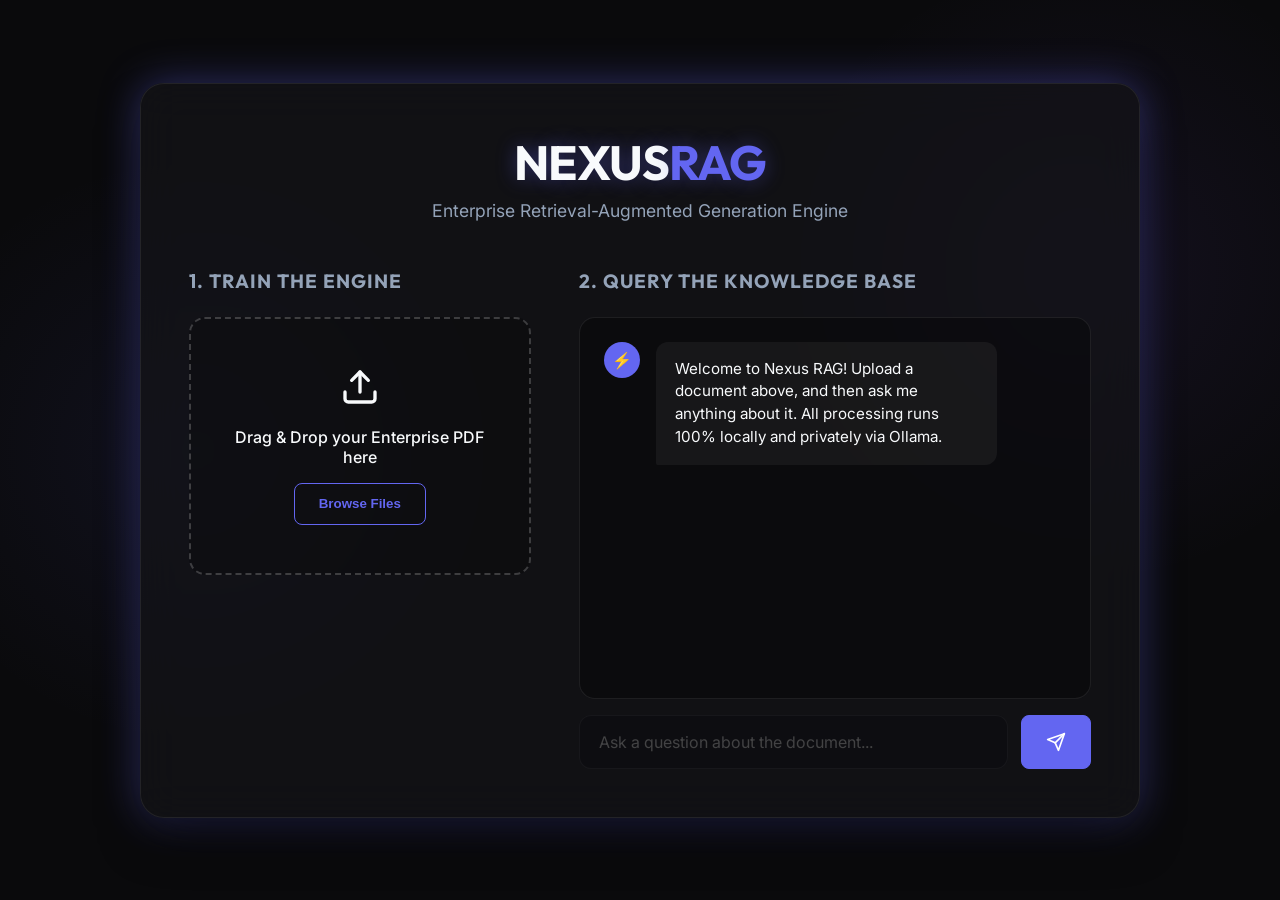
==== static/index.html @ 3efd192e "Initial commit: Nexus RAG - Enterprise AI Engine (Local, Free, Private)" ====
<!DOCTYPE html>
<html lang="en">
<head>
    <meta charset="UTF-8">
    <meta name="viewport" content="width=device-width, initial-scale=1.0">
    <title>Nexus RAG | Enterprise Dashboard</title>
    <link href="https://fonts.googleapis.com/css2?family=Inter:wght@300;400;600&family=Outfit:wght@500;700&display=swap" rel="stylesheet">
    <link rel="stylesheet" href="/static/styles.css">
</head>
<body>
    <div class="glass-container">
        <header>
            <div class="logo">
                <span class="nexus">NEXUS</span><span class="rag">RAG</span>
            </div>
            <p class="subtitle">Enterprise Retrieval-Augmented Generation Engine</p>
        </header>

        <main>
            <section class="upload-section">
                <h2>1. Train the Engine</h2>
                <div class="upload-box" id="drop-zone">
                    <input type="file" id="file-input" accept="application/pdf" hidden>
                    <div class="upload-content">
                        <svg width="40" height="40" viewBox="0 0 24 24" fill="none" stroke="currentColor" stroke-width="2" stroke-linecap="round" stroke-linejoin="round"><path d="M21 15v4a2 2 0 0 1-2 2H5a2 2 0 0 1-2-2v-4"></path><polyline points="17 8 12 3 7 8"></polyline><line x1="12" y1="3" x2="12" y2="15"></line></svg>
                        <p>Drag & Drop your Enterprise PDF here</p>
                        <button class="btn primary" onclick="document.getElementById('file-input').click()">Browse Files</button>
                    </div>
                </div>
                <div id="upload-status" class="status-message"></div>
            </section>

            <section class="chat-section">
                <h2>2. Query the Knowledge Base</h2>
                <div class="chat-box" id="chat-history">
                    <div class="message system-msg">
                        <div class="avatar">⚡️</div>
                        <div class="msg-content">Welcome to Nexus RAG! Upload a document above, and then ask me anything about it. All processing runs 100% locally and privately via Ollama.</div>
                    </div>
                </div>
                <div class="input-area">
                    <input type="text" id="question-input" placeholder="Ask a question about the document..." disabled>
                    <button id="send-btn" class="btn active-btn" disabled>
                        <svg width="20" height="20" viewBox="0 0 24 24" fill="none" stroke="currentColor" stroke-width="2" stroke-linecap="round" stroke-linejoin="round"><line x1="22" y1="2" x2="11" y2="13"></line><polygon points="22 2 15 22 11 13 2 9 22 2"></polygon></svg>
                    </button>
                </div>
            </section>
        </main>
    </div>
    <script src="/static/app.js"></script>
</body>
</html>
---- static/styles.css ----
:root {
    --bg-dark: #0a0a0c;
    --glass-bg: rgba(20, 20, 25, 0.7);
    --glass-border: rgba(255, 255, 255, 0.08);
    --accent-glow: rgba(99, 102, 241, 0.4);
    --accent: #6366f1;
    --text-main: #f8fafc;
    --text-muted: #94a3b8;
    --success: #10b981;
    --error: #ef4444;
}

* {
    margin: 0;
    padding: 0;
    box-sizing: border-box;
}

body {
    font-family: 'Inter', sans-serif;
    background: var(--bg-dark);
    color: var(--text-main);
    min-height: 100vh;
    display: flex;
    justify-content: center;
    align-items: center;
    background-image: 
        radial-gradient(circle at 15% 50%, rgba(99, 102, 241, 0.08), transparent 25%),
        radial-gradient(circle at 85% 30%, rgba(139, 92, 246, 0.08), transparent 25%);
    padding: 2rem;
}

.glass-container {
    background: var(--glass-bg);
    backdrop-filter: blur(20px);
    -webkit-backdrop-filter: blur(20px);
    border: 1px solid var(--glass-border);
    border-radius: 24px;
    width: 100%;
    max-width: 1000px;
    padding: 3rem;
    box-shadow: 0 25px 50px -12px rgba(0, 0, 0, 0.5), 0 0 40px var(--accent-glow);
    animation: fadeIn 0.8s ease-out;
}

header {
    text-align: center;
    margin-bottom: 3rem;
}

.logo {
    font-family: 'Outfit', sans-serif;
    font-size: 3rem;
    font-weight: 700;
    letter-spacing: -1px;
    text-shadow: 0 0 20px var(--accent-glow);
}

.nexus { color: var(--text-main); }
.rag { color: var(--accent); }

.subtitle {
    color: var(--text-muted);
    font-size: 1.1rem;
    margin-top: 0.5rem;
}

main {
    display: grid;
    grid-template-columns: 1fr 1.5fr;
    gap: 3rem;
}

h2 {
    font-family: 'Outfit', sans-serif;
    font-size: 1.2rem;
    color: var(--text-muted);
    margin-bottom: 1.5rem;
    text-transform: uppercase;
    letter-spacing: 1px;
}

.upload-box {
    border: 2px dashed rgba(255, 255, 255, 0.2);
    border-radius: 16px;
    padding: 3rem 2rem;
    text-align: center;
    transition: all 0.3s ease;
    background: rgba(0,0,0,0.2);
    cursor: pointer;
}

.upload-box:hover, .upload-box.dragover {
    border-color: var(--accent);
    background: rgba(99, 102, 241, 0.05);
    transform: translateY(-2px);
}

.upload-content p {
    margin: 1rem 0;
    color: var(--text-main);
    font-weight: 500;
}

.btn {
    background: transparent;
    border: 1px solid var(--accent);
    color: var(--accent);
    padding: 0.8rem 1.5rem;
    border-radius: 8px;
    font-weight: 600;
    cursor: pointer;
    transition: all 0.2s;
}

.btn:hover {
    background: var(--accent);
    color: white;
    box-shadow: 0 0 15px var(--accent-glow);
}

.chat-section {
    display: flex;
    flex-direction: column;
    height: 500px;
}

.chat-box {
    flex-grow: 1;
    background: rgba(0, 0, 0, 0.3);
    border: 1px solid var(--glass-border);
    border-radius: 16px;
    padding: 1.5rem;
    overflow-y: auto;
    display: flex;
    flex-direction: column;
    gap: 1rem;
    margin-bottom: 1rem;
}

.message {
    display: flex;
    gap: 1rem;
    max-width: 85%;
    animation: slideUp 0.3s ease-out;
}

.system-msg { align-self: flex-start; }
.user-msg { align-self: flex-end; flex-direction: row-reverse; }

.avatar {
    width: 36px;
    height: 36px;
    border-radius: 50%;
    background: var(--accent);
    display: flex;
    justify-content: center;
    align-items: center;
    font-size: 1rem;
    flex-shrink: 0;
}

.user-msg .avatar { background: #3b82f6; }

.msg-content {
    background: rgba(255, 255, 255, 0.05);
    padding: 1rem 1.2rem;
    border-radius: 12px;
    line-height: 1.5;
    font-size: 0.95rem;
}

.user-msg .msg-content {
    background: rgba(59, 130, 246, 0.15);
    border-bottom-right-radius: 2px;
}

.system-msg .msg-content {
    border-bottom-left-radius: 2px;
}

.input-area {
    display: flex;
    gap: 0.8rem;
}

input[type="text"] {
    flex-grow: 1;
    background: rgba(0, 0, 0, 0.3);
    border: 1px solid var(--glass-border);
    border-radius: 12px;
    padding: 1rem 1.2rem;
    color: var(--text-main);
    font-family: inherit;
    font-size: 1rem;
    outline: none;
    transition: border-color 0.2s;
}

input[type="text"]:focus {
    border-color: var(--accent);
}

input:disabled {
    opacity: 0.5;
    cursor: not-allowed;
}

.active-btn {
    background: var(--accent);
    color: white;
    padding: 0 1.5rem;
    display: flex;
    align-items: center;
    justify-content: center;
}

.status-message {
    margin-top: 1rem;
    font-size: 0.9rem;
    text-align: center;
    opacity: 0;
    transition: opacity 0.3s;
}

.status-message.success { color: var(--success); opacity: 1; }
.status-message.error { color: var(--error); opacity: 1; }
.status-message.loading { color: var(--accent); opacity: 1; }

.loading-dots:after {
    content: '.';
    animation: dots 1.5s steps(5, end) infinite;
}

@keyframes dots {
    0%, 20% { content: '.'; }
    40% { content: '..'; }
    60% { content: '...'; }
    80%, 100% { content: ''; }
}

@keyframes fadeIn {
    from { opacity: 0; transform: scale(0.98); }
    to { opacity: 1; transform: scale(1); }
}

@keyframes slideUp {
    from { opacity: 0; transform: translateY(10px); }
    to { opacity: 1; transform: translateY(0); }
}

@media (max-width: 768px) {
    main { grid-template-columns: 1fr; }
    .glass-container { padding: 1.5rem; }
}
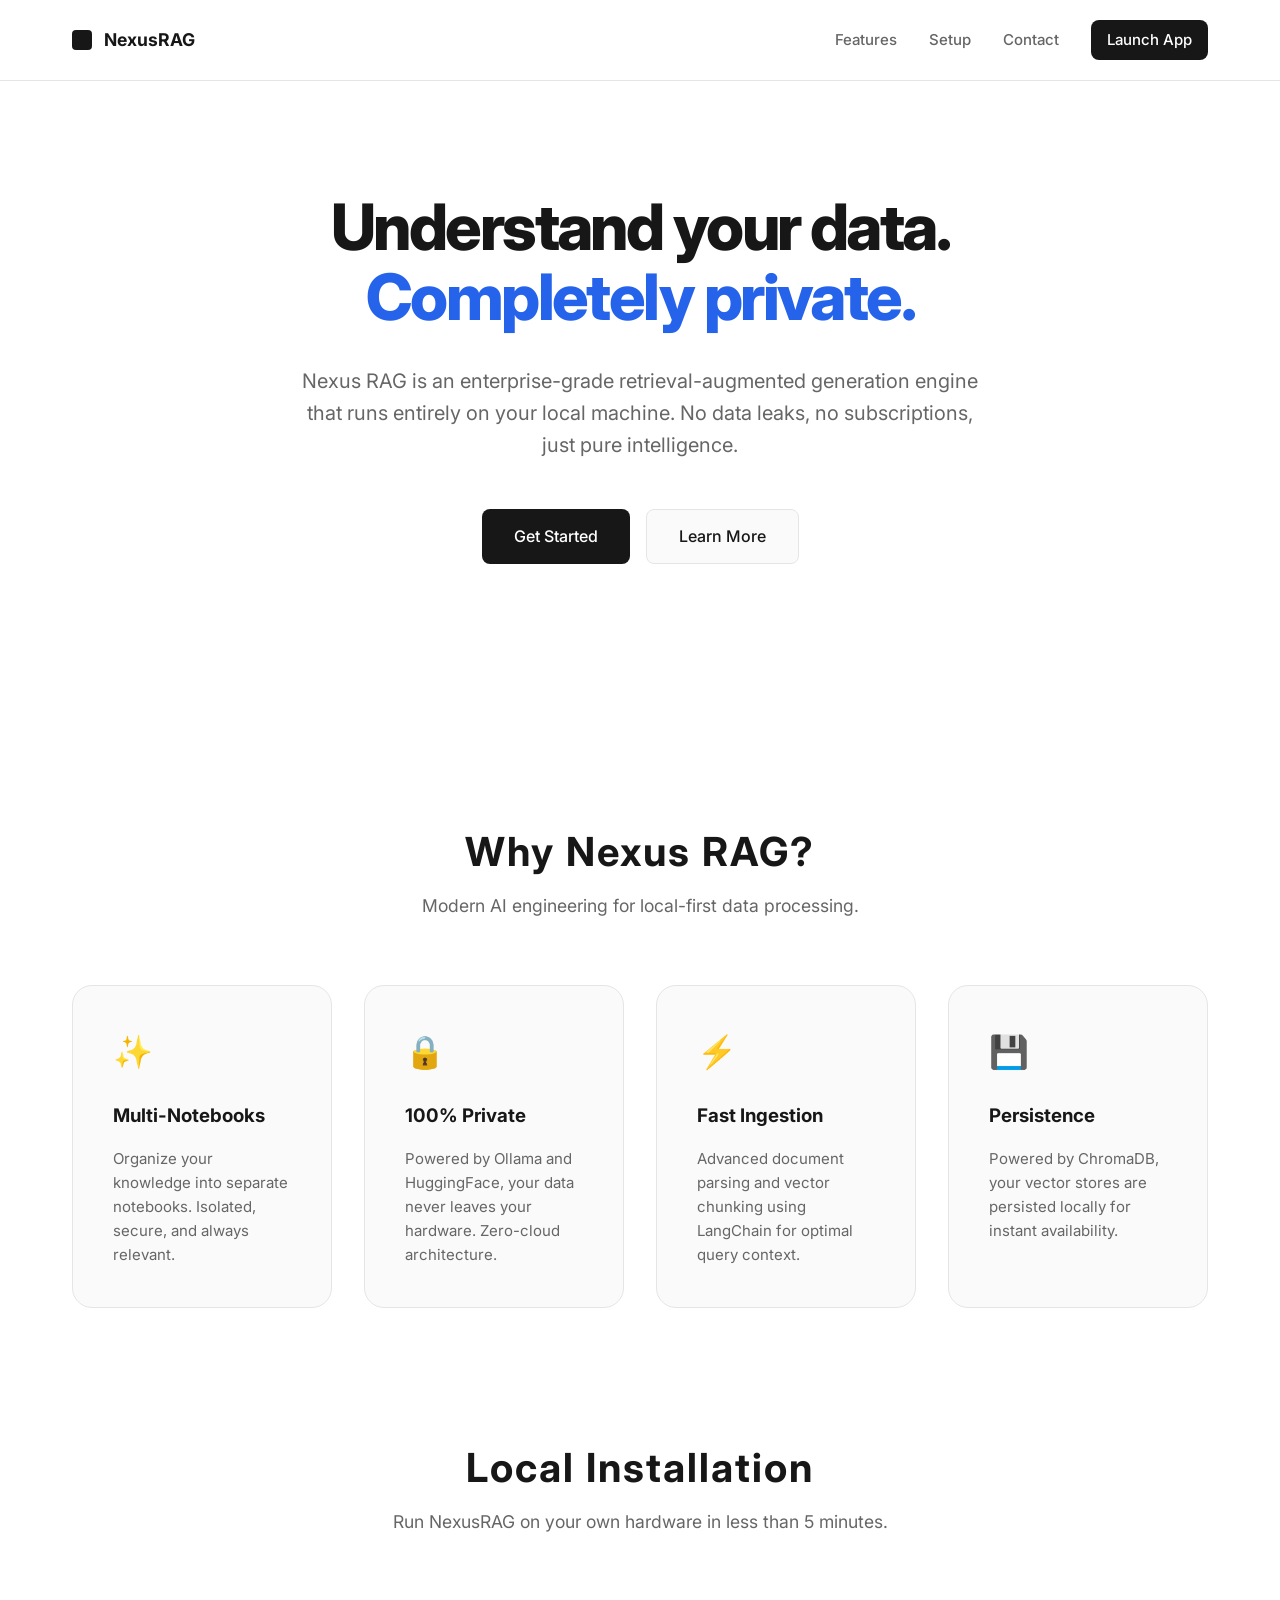
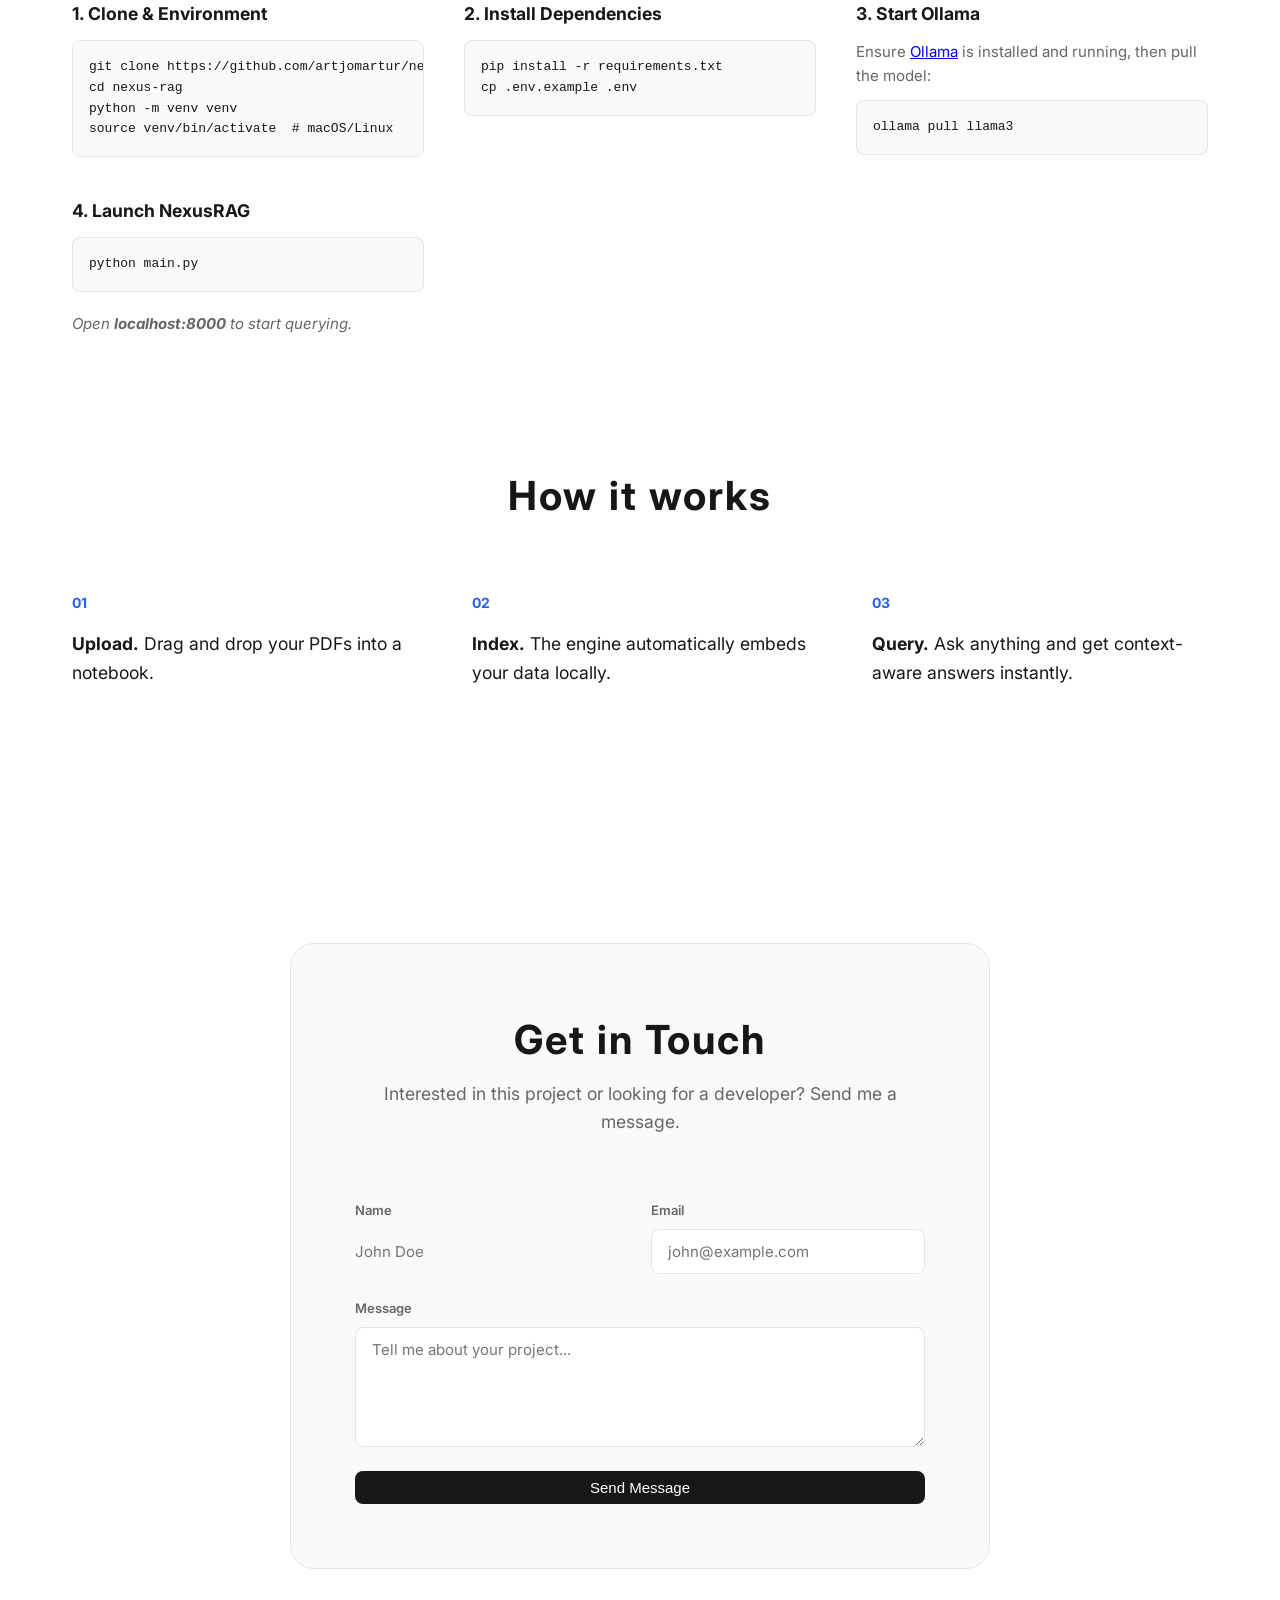
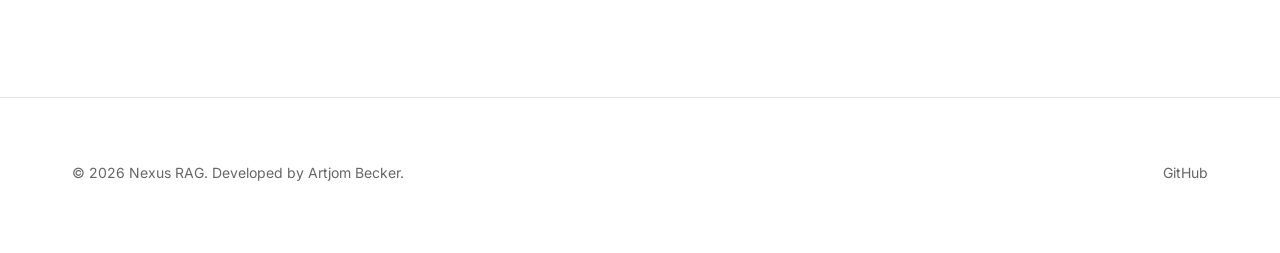
==== commit 3e49ec23: "feat: implement multi-notebook support with isolated vector stores and updated API endpoints" ====
--- a/static/index.html
+++ b/static/index.html
@@ -3,50 +3,165 @@
 <head>
     <meta charset="UTF-8">
     <meta name="viewport" content="width=device-width, initial-scale=1.0">
-    <title>Nexus RAG | Enterprise Dashboard</title>
-    <link href="https://fonts.googleapis.com/css2?family=Inter:wght@300;400;600&family=Outfit:wght@500;700&display=swap" rel="stylesheet">
+    <title>Nexus RAG | Private Intelligence Engine</title>
+    <link href="https://fonts.googleapis.com/css2?family=Inter:wght@400;500;600;700&display=swap" rel="stylesheet">
     <link rel="stylesheet" href="/static/styles.css">
 </head>
-<body>
-    <div class="glass-container">
-        <header>
+<body class="landing-page">
+    <nav class="navbar">
+        <div class="container nav-content">
             <div class="logo">
-                <span class="nexus">NEXUS</span><span class="rag">RAG</span>
+                <span class="logo-icon"></span>
+                <span>NexusRAG</span>
             </div>
-            <p class="subtitle">Enterprise Retrieval-Augmented Generation Engine</p>
-        </header>
+            <div class="nav-links">
+                <a href="#features">Features</a>
+                <a href="#setup">Setup</a>
+                <a href="#contact">Contact</a>
+                <a href="/app" class="btn primary">Launch App</a>
+            </div>
+        </div>
+    </nav>
 
-        <main>
-            <section class="upload-section">
-                <h2>1. Train the Engine</h2>
-                <div class="upload-box" id="drop-zone">
-                    <input type="file" id="file-input" accept="application/pdf" hidden>
-                    <div class="upload-content">
-                        <svg width="40" height="40" viewBox="0 0 24 24" fill="none" stroke="currentColor" stroke-width="2" stroke-linecap="round" stroke-linejoin="round"><path d="M21 15v4a2 2 0 0 1-2 2H5a2 2 0 0 1-2-2v-4"></path><polyline points="17 8 12 3 7 8"></polyline><line x1="12" y1="3" x2="12" y2="15"></line></svg>
-                        <p>Drag & Drop your Enterprise PDF here</p>
-                        <button class="btn primary" onclick="document.getElementById('file-input').click()">Browse Files</button>
+    <header class="hero">
+        <div class="container hero-content">
+            <h1 class="fade-in">Understand your data. <br><span class="highlight">Completely private.</span></h1>
+            <p class="fade-in delay-1">Nexus RAG is an enterprise-grade retrieval-augmented generation engine that runs entirely on your local machine. No data leaks, no subscriptions, just pure intelligence.</p>
+            <div class="hero-actions fade-in delay-2">
+                <a href="/app" class="btn primary lg">Get Started</a>
+                <a href="#features" class="btn secondary lg">Learn More</a>
+            </div>
+        </div>
+    </header>
+
+    <section id="features" class="features">
+        <div class="container">
+            <div class="section-title">
+                <h2>Why Nexus RAG?</h2>
+                <p>Modern AI engineering for local-first data processing.</p>
+            </div>
+            <div class="feature-grid">
+                <div class="feature-card">
+                    <div class="feature-icon">✨</div>
+                    <h3>Multi-Notebooks</h3>
+                    <p>Organize your knowledge into separate notebooks. Isolated, secure, and always relevant.</p>
+                </div>
+                <div class="feature-card">
+                    <div class="feature-icon">🔒</div>
+                    <h3>100% Private</h3>
+                    <p>Powered by Ollama and HuggingFace, your data never leaves your hardware. Zero-cloud architecture.</p>
+                </div>
+                <div class="feature-card">
+                    <div class="feature-icon">⚡️</div>
+                    <h3>Fast Ingestion</h3>
+                    <p>Advanced document parsing and vector chunking using LangChain for optimal query context.</p>
+                </div>
+                <div class="feature-card">
+                    <div class="feature-icon">💾</div>
+                    <h3>Persistence</h3>
+                    <p>Powered by ChromaDB, your vector stores are persisted locally for instant availability.</p>
+                </div>
+            </div>
+        </div>
+    </section>
+
+    <section id="setup" class="setup-guide">
+        <div class="container">
+            <div class="section-title">
+                <h2>Local Installation</h2>
+                <p>Run NexusRAG on your own hardware in less than 5 minutes.</p>
+            </div>
+            
+            <div class="setup-steps">
+                <div class="setup-step">
+                    <h3>1. Clone & Environment</h3>
+                    <pre><code>git clone https://github.com/artjomartur/nexus-rag.git
+cd nexus-rag
+python -m venv venv
+source venv/bin/activate  # macOS/Linux</code></pre>
+                </div>
+
+                <div class="setup-step">
+                    <h3>2. Install Dependencies</h3>
+                    <pre><code>pip install -r requirements.txt
+cp .env.example .env</code></pre>
+                </div>
+
+                <div class="setup-step">
+                    <h3>3. Start Ollama</h3>
+                    <p>Ensure <a href="https://ollama.com" target="_blank">Ollama</a> is installed and running, then pull the model:</p>
+                    <pre><code>ollama pull llama3</code></pre>
+                </div>
+
+                <div class="setup-step">
+                    <h3>4. Launch NexusRAG</h3>
+                    <pre><code>python main.py</code></pre>
+                    <p class="step-hint">Open <strong>localhost:8000</strong> to start querying.</p>
+                </div>
+            </div>
+        </div>
+    </section>
+
+    <section id="how-it-works" class="how-it-works">
+        <div class="container">
+            <div class="section-title">
+                <h2>How it works</h2>
+            </div>
+            <div class="steps-grid">
+                <div class="step">
+                    <div class="step-num">01</div>
+                    <p><strong>Upload.</strong> Drag and drop your PDFs into a notebook.</p>
+                </div>
+                <div class="step">
+                    <div class="step-num">02</div>
+                    <p><strong>Index.</strong> The engine automatically embeds your data locally.</p>
+                </div>
+                <div class="step">
+                    <div class="step-num">03</div>
+                    <p><strong>Query.</strong> Ask anything and get context-aware answers instantly.</p>
+                </div>
+            </div>
+        </div>
+    </section>
+
+    <section id="contact" class="contact">
+        <div class="container">
+            <div class="contact-card">
+                <div class="section-title">
+                    <h2>Get in Touch</h2>
+                    <p>Interested in this project or looking for a developer? Send me a message.</p>
+                </div>
+                <form id="contact-form" class="contact-form">
+                    <div class="form-row">
+                        <div class="form-group">
+                            <label for="name">Name</label>
+                            <input type="text" id="name" required placeholder="John Doe">
+                        </div>
+                        <div class="form-group">
+                            <label for="email">Email</label>
+                            <input type="email" id="email" required placeholder="john@example.com">
+                        </div>
                     </div>
-                </div>
-                <div id="upload-status" class="status-message"></div>
-            </section>
+                    <div class="form-group">
+                        <label for="message">Message</label>
+                        <textarea id="message" required placeholder="Tell me about your project..."></textarea>
+                    </div>
+                    <button type="submit" id="contact-submit" class="btn primary full">Send Message</button>
+                    <div id="contact-status" class="status-message"></div>
+                </form>
+            </div>
+        </div>
+    </section>
 
-            <section class="chat-section">
-                <h2>2. Query the Knowledge Base</h2>
-                <div class="chat-box" id="chat-history">
-                    <div class="message system-msg">
-                        <div class="avatar">⚡️</div>
-                        <div class="msg-content">Welcome to Nexus RAG! Upload a document above, and then ask me anything about it. All processing runs 100% locally and privately via Ollama.</div>
-                    </div>
-                </div>
-                <div class="input-area">
-                    <input type="text" id="question-input" placeholder="Ask a question about the document..." disabled>
-                    <button id="send-btn" class="btn active-btn" disabled>
-                        <svg width="20" height="20" viewBox="0 0 24 24" fill="none" stroke="currentColor" stroke-width="2" stroke-linecap="round" stroke-linejoin="round"><line x1="22" y1="2" x2="11" y2="13"></line><polygon points="22 2 15 22 11 13 2 9 22 2"></polygon></svg>
-                    </button>
-                </div>
-            </section>
-        </main>
-    </div>
+    <footer class="footer">
+        <div class="container footer-content">
+            <p>&copy; 2026 Nexus RAG. Developed by Artjom Becker.</p>
+            <div class="footer-links">
+                <a href="https://github.com/artjomartur/nexus-rag">GitHub</a>
+            </div>
+        </div>
+    </footer>
+
     <script src="/static/app.js"></script>
 </body>
 </html>
--- a/static/styles.css
+++ b/static/styles.css
@@ -1,255 +1,577 @@
 :root {
-    --bg-dark: #0a0a0c;
-    --glass-bg: rgba(20, 20, 25, 0.7);
-    --glass-border: rgba(255, 255, 255, 0.08);
-    --accent-glow: rgba(99, 102, 241, 0.4);
-    --accent: #6366f1;
-    --text-main: #f8fafc;
-    --text-muted: #94a3b8;
-    --success: #10b981;
-    --error: #ef4444;
+    --bg: #ffffff;
+    --text-primary: #171717;
+    --text-muted: #666666;
+    --border: #e5e5e5;
+    --accent: #2563eb;
+    --accent-hover: #1d4ed8;
+    --bg-secondary: #fafafa;
+    --sidebar-bg: #f9f9f9;
+    --error: #dc2626;
+    --success: #16a34a;
+    --modal-bg: rgba(0, 0, 0, 0.4);
+}
+
+[data-theme="dark"] {
+    --bg: #0a0a0a;
+    --text-primary: #ededed;
+    --text-muted: #a1a1a1;
+    --border: #262626;
+    --accent: #3b82f6;
+    --accent-hover: #60a5fa;
+    --bg-secondary: #171717;
+    --sidebar-bg: #111111;
+    --modal-bg: rgba(0, 0, 0, 0.8);
 }
 
 * {
     margin: 0;
     padding: 0;
     box-sizing: border-box;
+    transition: background-color 0.2s ease, border-color 0.2s ease, color 0.1s ease;
 }
 
 body {
-    font-family: 'Inter', sans-serif;
-    background: var(--bg-dark);
-    color: var(--text-main);
+    font-family: 'Inter', -apple-system, sans-serif;
+    background-color: var(--bg);
+    color: var(--text-primary);
+    line-height: 1.6;
+    -webkit-font-smoothing: antialiased;
     min-height: 100vh;
-    display: flex;
+}
+
+body:not(.landing-page) {
+    height: 100vh;
+    overflow: hidden;
+}
+
+.app-layout {
+    display: flex;
+    height: 100vh;
+    width: 100%;
+}
+
+/* Sidebar Styling */
+.sidebar {
+    width: 260px;
+    background-color: var(--sidebar-bg);
+    border-right: 1px solid var(--border);
+    display: flex;
+    flex-direction: column;
+    flex-shrink: 0;
+}
+
+.sidebar-header {
+    padding: 1.5rem;
+    border-bottom: 1px solid var(--border);
+}
+
+.sidebar-content {
+    flex-grow: 1;
+    padding: 1.5rem;
+    overflow-y: auto;
+}
+
+.sidebar-footer {
+    padding: 1rem;
+    border-top: 1px solid var(--border);
+}
+
+.logo {
+    display: flex;
+    align-items: center;
+    gap: 0.75rem;
+    font-weight: 700;
+    font-size: 1.1rem;
+    color: var(--text-primary);
+}
+
+.logo-icon {
+    width: 20px;
+    height: 20px;
+    background: var(--text-primary);
+    border-radius: 4px;
+}
+
+.section-header {
+    display: flex;
+    justify-content: space-between;
+    align-items: center;
+    margin-bottom: 1rem;
+}
+
+h2 {
+    font-size: 0.75rem;
+    font-weight: 600;
+    color: var(--text-muted);
+    text-transform: uppercase;
+    letter-spacing: 0.05em;
+}
+
+.notebook-list {
+    display: flex;
+    flex-direction: column;
+    gap: 0.25rem;
+}
+
+.notebook-item {
+    padding: 0.625rem 0.75rem;
+    border-radius: 8px;
+    font-size: 0.9375rem;
+    color: var(--text-primary);
+    cursor: pointer;
+    transition: background 0.1s;
+    white-space: nowrap;
+    overflow: hidden;
+    text-overflow: ellipsis;
+}
+
+.notebook-item:hover {
+    background: var(--border);
+}
+
+.notebook-item.active {
+    background: var(--border);
+    font-weight: 600;
+}
+
+/* Main Container */
+.main-container {
+    flex-grow: 1;
+    display: flex;
+    flex-direction: column;
+    overflow-y: auto;
+    background: var(--bg);
+}
+
+.main-header {
+    padding: 2rem 3rem 1rem;
+}
+
+.header-info h1 {
+    font-size: 1.5rem;
+    font-weight: 700;
+    letter-spacing: -0.02em;
+}
+
+.subtitle {
+    font-size: 0.9375rem;
+    color: var(--text-muted);
+}
+
+.content-area {
+    max-width: 800px;
+    margin: 0 auto;
+    width: 100%;
+    padding: 1rem 3rem;
+    display: flex;
+    flex-direction: column;
+    gap: 1.5rem;
+}
+
+.knowledge-overview {
+    padding: 0 3rem;
+    margin: 1.5rem auto 0;
+    max-width: 800px;
+    width: 100%;
+}
+
+.file-list {
+    display: flex;
+    flex-wrap: wrap;
+    gap: 0.5rem;
+    margin-top: 0.75rem;
+}
+
+.file-chip {
+    background: var(--bg-secondary);
+    border: 1px solid var(--border);
+    padding: 4px 10px;
+    border-radius: 6px;
+    font-size: 0.8125rem;
+    color: var(--text-muted);
+}
+
+/* Modal */
+.modal {
+    display: none;
+    position: fixed;
+    top: 0;
+    left: 0;
+    width: 100%;
+    height: 100%;
+    background: var(--modal-bg);
+    z-index: 1000;
     justify-content: center;
     align-items: center;
-    background-image: 
-        radial-gradient(circle at 15% 50%, rgba(99, 102, 241, 0.08), transparent 25%),
-        radial-gradient(circle at 85% 30%, rgba(139, 92, 246, 0.08), transparent 25%);
+}
+
+.modal.visible { display: flex; }
+
+.modal-content {
+    background: var(--bg);
     padding: 2rem;
-}
-
-.glass-container {
-    background: var(--glass-bg);
-    backdrop-filter: blur(20px);
-    -webkit-backdrop-filter: blur(20px);
-    border: 1px solid var(--glass-border);
+    border-radius: 16px;
+    width: 400px;
+    max-width: 90%;
+    box-shadow: 0 20px 40px rgba(0,0,0,0.2);
+}
+
+.modal-content h3 { margin-bottom: 0.5rem; }
+.modal-content p { color: var(--text-muted); margin-bottom: 1.5rem; font-size: 0.9375rem; }
+.modal-content input {
+    width: 100%;
+    padding: 0.75rem 1rem;
+    border: 1px solid var(--border);
+    border-radius: 8px;
+    background: var(--bg-secondary);
+    color: var(--text-primary);
+    margin-bottom: 2rem;
+    outline: none;
+}
+
+.modal-actions {
+    display: flex;
+    justify-content: flex-end;
+    gap: 0.75rem;
+}
+
+/* Shared Components Integration */
+.container {
+    max-width: 1200px;
+    margin: 0 auto;
+    padding: 0 2rem;
+}
+
+.btn { padding: 0.625rem 1.25rem; border-radius: 8px; font-weight: 500; cursor: pointer; border: 1px solid var(--border); background: #fff; color: #171717; display: inline-flex; align-items: center; justify-content: center; text-decoration: none; font-size: 0.9375rem; transition: opacity 0.2s, background 0.2s; }
+.btn.primary { background: var(--text-primary); color: #fff; border: none; }
+.btn.secondary { background: var(--bg-secondary); border: 1px solid var(--border); color: var(--text-primary); }
+.btn.lg { padding: 0.875rem 2rem; font-size: 1rem; }
+.btn.full { width: 100%; }
+.btn:hover { opacity: 0.8; }
+.highlight { color: #2563eb; }
+
+/* Navbar */
+.navbar {
+    position: fixed;
+    top: 0;
+    width: 100%;
+    z-index: 1000;
+    padding: 1.25rem 0;
+    background: rgba(255, 255, 255, 0.8);
+    backdrop-filter: blur(12px);
+    border-bottom: 1px solid var(--border);
+}
+
+[data-theme="dark"] .navbar {
+    background: rgba(10, 10, 10, 0.8);
+}
+
+.nav-content {
+    display: flex;
+    justify-content: space-between;
+    align-items: center;
+}
+
+.nav-links {
+    display: flex;
+    gap: 2rem;
+    align-items: center;
+}
+
+.nav-links a {
+    text-decoration: none;
+    color: var(--text-muted);
+    font-size: 0.9375rem;
+    font-weight: 500;
+    transition: color 0.2s;
+}
+
+.nav-links a:hover {
+    color: var(--text-primary);
+}
+
+/* Hero Section */
+.hero {
+    padding: 12rem 0 8rem;
+    text-align: center;
+}
+
+.hero-content {
+    max-width: 900px;
+}
+
+.hero h1 {
+    font-size: 4rem;
+    font-weight: 800;
+    line-height: 1.1;
+    letter-spacing: -0.04em;
+    margin-bottom: 2rem;
+}
+
+.hero p {
+    font-size: 1.25rem;
+    color: var(--text-muted);
+    margin-bottom: 3rem;
+    max-width: 700px;
+    margin-left: auto;
+    margin-right: auto;
+}
+
+.hero-actions {
+    display: flex;
+    justify-content: center;
+    gap: 1rem;
+}
+
+/* Features */
+.features, .how-it-works, .contact {
+    padding: 8rem 0;
+}
+
+.section-title {
+    text-align: center;
+    margin-bottom: 4rem;
+}
+
+.section-title h2 {
+    font-size: 2.5rem;
+    color: var(--text-primary);
+    text-transform: none;
+    font-weight: 700;
+    margin-bottom: 0.5rem;
+}
+
+.section-title p {
+    color: var(--text-muted);
+    font-size: 1.1rem;
+}
+
+.feature-grid {
+    display: grid;
+    grid-template-columns: repeat(auto-fit, minmax(250px, 1fr));
+    gap: 2rem;
+}
+
+.feature-card {
+    padding: 2.5rem;
+    background: var(--bg-secondary);
+    border: 1px solid var(--border);
+    border-radius: 20px;
+    transition: transform 0.2s;
+}
+
+.feature-card:hover {
+    transform: translateY(-4px);
+}
+
+.feature-icon {
+    font-size: 2rem;
+    margin-bottom: 1.5rem;
+    display: block;
+}
+
+.feature-card h3 {
+    margin-bottom: 1rem;
+    font-weight: 700;
+}
+
+.feature-card p {
+    color: var(--text-muted);
+    font-size: 0.9375rem;
+}
+
+/* How it Works */
+.steps-grid {
+    display: grid;
+    grid-template-columns: repeat(auto-fit, minmax(280px, 1fr));
+    gap: 4rem;
+}
+
+.step-num {
+    font-size: 0.875rem;
+    font-weight: 700;
+    color: #2563eb;
+    margin-bottom: 1rem;
+}
+
+.step p {
+    font-size: 1.1rem;
+    color: var(--text-primary);
+}
+
+/* Contact */
+.contact-card {
+    max-width: 700px;
+    margin: 0 auto;
+    padding: 4rem;
+    background: var(--bg-secondary);
+    border: 1px solid var(--border);
     border-radius: 24px;
-    width: 100%;
-    max-width: 1000px;
-    padding: 3rem;
-    box-shadow: 0 25px 50px -12px rgba(0, 0, 0, 0.5), 0 0 40px var(--accent-glow);
-    animation: fadeIn 0.8s ease-out;
-}
-
-header {
-    text-align: center;
-    margin-bottom: 3rem;
-}
-
-.logo {
-    font-family: 'Outfit', sans-serif;
-    font-size: 3rem;
+}
+
+.contact-form {
+    display: flex;
+    flex-direction: column;
+    gap: 1.5rem;
+}
+
+.form-row {
+    display: flex;
+    gap: 1.5rem;
+}
+
+.form-group {
+    display: flex;
+    flex-direction: column;
+    gap: 0.5rem;
+    flex: 1;
+}
+
+.form-group label {
+    font-size: 0.8125rem;
+    font-weight: 600;
+    color: var(--text-muted);
+}
+
+.form-group input, .form-group textarea {
+    padding: 0.75rem 1rem;
+    border-radius: 8px;
+    border: 1px solid var(--border);
+    background: var(--bg);
+    color: var(--text-primary);
+    font-family: inherit;
+    font-size: 0.9375rem;
+}
+
+.form-group textarea {
+    min-height: 120px;
+    resize: vertical;
+}
+
+/* Setup Guide */
+.setup-guide {
+    background: var(--bg);
+}
+
+.setup-steps {
+    display: grid;
+    grid-template-columns: repeat(auto-fit, minmax(300px, 1fr));
+    gap: 2.5rem;
+    margin-top: 3rem;
+}
+
+.setup-step {
+    display: flex;
+    flex-direction: column;
+    gap: 0.75rem;
+}
+
+.setup-step h3 {
+    font-size: 1.1rem;
     font-weight: 700;
-    letter-spacing: -1px;
-    text-shadow: 0 0 20px var(--accent-glow);
-}
-
-.nexus { color: var(--text-main); }
-.rag { color: var(--accent); }
-
-.subtitle {
-    color: var(--text-muted);
-    font-size: 1.1rem;
+}
+
+.setup-step p {
+    font-size: 0.9375rem;
+    color: var(--text-muted);
+}
+
+.setup-step pre {
+    background: var(--bg-secondary);
+    border: 1px solid var(--border);
+    padding: 1rem;
+    border-radius: 8px;
+    overflow-x: auto;
+}
+
+.setup-step code {
+    font-family: 'Courier New', Courier, monospace;
+    font-size: 0.8125rem;
+    color: var(--text-primary);
+    white-space: pre;
+}
+
+.step-hint {
     margin-top: 0.5rem;
-}
-
-main {
-    display: grid;
-    grid-template-columns: 1fr 1.5fr;
-    gap: 3rem;
-}
-
-h2 {
-    font-family: 'Outfit', sans-serif;
-    font-size: 1.2rem;
-    color: var(--text-muted);
-    margin-bottom: 1.5rem;
-    text-transform: uppercase;
-    letter-spacing: 1px;
-}
-
-.upload-box {
-    border: 2px dashed rgba(255, 255, 255, 0.2);
-    border-radius: 16px;
-    padding: 3rem 2rem;
-    text-align: center;
-    transition: all 0.3s ease;
-    background: rgba(0,0,0,0.2);
+    font-style: italic;
+    color: #2563eb;
+}
+
+.footer {
+    padding: 4rem 0;
+    border-top: 1px solid var(--border);
+}
+
+.footer-content {
+    display: flex;
+    justify-content: space-between;
+    color: var(--text-muted);
+    font-size: 0.875rem;
+}
+
+.footer-links a {
+    color: var(--text-muted);
+    text-decoration: none;
+    margin-left: 2rem;
+}
+
+/* Animations */
+.fade-in { animation: fadeIn 0.8s ease-out forwards; opacity: 0; }
+.delay-1 { animation-delay: 0.2s; }
+.delay-2 { animation-delay: 0.4s; }
+
+@keyframes fadeIn {
+    from { opacity: 0; transform: translateY(20px); }
+    to { opacity: 1; transform: translateY(0); }
+}
+
+@media (max-width: 900px) {
+    .hero h1 { font-size: 3rem; }
+    .form-row { flex-direction: column; }
+    .contact-card { padding: 2rem; }
+}
+
+.upload-box:hover { border-color: var(--text-primary); background: #f4f4f4; }
+.upload-content p { font-size: 0.875rem; color: var(--text-muted); margin-top: 0.5rem; }
+
+.chat-box { display: flex; flex-direction: column; gap: 1.5rem; margin-top: 1rem; padding-bottom: 6rem; }
+.message { display: flex; gap: 1rem; }
+.avatar { width: 32px; height: 32px; border-radius: 6px; background: var(--bg-secondary); border: 1px solid var(--border); display: flex; align-items: center; justify-content: center; }
+.msg-content { font-size: 0.9375rem; padding-top: 4px; }
+
+.input-container { position: sticky; bottom: 0; background: var(--bg); padding: 1.5rem 3rem 2rem; margin-top: auto; }
+.input-area { display: flex; align-items: center; border: 1px solid var(--border); border-radius: 12px; padding: 4px 6px 4px 14px; box-shadow: 0 4px 12px rgba(0,0,0,0.03); }
+input[type="text"] { flex-grow: 1; border: none; outline: none; padding: 0.75rem 0; font-size: 0.9375rem; background: transparent; color: var(--text-primary); }
+
+.theme-toggle {
+    display: flex;
+    align-items: center;
+    gap: 0.75rem;
+    background: transparent;
+    border: none;
+    color: var(--text-muted);
     cursor: pointer;
-}
-
-.upload-box:hover, .upload-box.dragover {
-    border-color: var(--accent);
-    background: rgba(99, 102, 241, 0.05);
-    transform: translateY(-2px);
-}
-
-.upload-content p {
-    margin: 1rem 0;
-    color: var(--text-main);
+    font-size: 0.875rem;
     font-weight: 500;
 }
 
-.btn {
-    background: transparent;
-    border: 1px solid var(--accent);
-    color: var(--accent);
-    padding: 0.8rem 1.5rem;
-    border-radius: 8px;
-    font-weight: 600;
-    cursor: pointer;
-    transition: all 0.2s;
-}
-
-.btn:hover {
-    background: var(--accent);
-    color: white;
-    box-shadow: 0 0 15px var(--accent-glow);
-}
-
-.chat-section {
-    display: flex;
-    flex-direction: column;
-    height: 500px;
-}
-
-.chat-box {
-    flex-grow: 1;
-    background: rgba(0, 0, 0, 0.3);
-    border: 1px solid var(--glass-border);
-    border-radius: 16px;
-    padding: 1.5rem;
-    overflow-y: auto;
-    display: flex;
-    flex-direction: column;
-    gap: 1rem;
-    margin-bottom: 1rem;
-}
-
-.message {
-    display: flex;
-    gap: 1rem;
-    max-width: 85%;
-    animation: slideUp 0.3s ease-out;
-}
-
-.system-msg { align-self: flex-start; }
-.user-msg { align-self: flex-end; flex-direction: row-reverse; }
-
-.avatar {
-    width: 36px;
-    height: 36px;
-    border-radius: 50%;
-    background: var(--accent);
-    display: flex;
-    justify-content: center;
-    align-items: center;
-    font-size: 1rem;
-    flex-shrink: 0;
-}
-
-.user-msg .avatar { background: #3b82f6; }
-
-.msg-content {
-    background: rgba(255, 255, 255, 0.05);
-    padding: 1rem 1.2rem;
-    border-radius: 12px;
-    line-height: 1.5;
-    font-size: 0.95rem;
-}
-
-.user-msg .msg-content {
-    background: rgba(59, 130, 246, 0.15);
-    border-bottom-right-radius: 2px;
-}
-
-.system-msg .msg-content {
-    border-bottom-left-radius: 2px;
-}
-
-.input-area {
-    display: flex;
-    gap: 0.8rem;
-}
-
-input[type="text"] {
-    flex-grow: 1;
-    background: rgba(0, 0, 0, 0.3);
-    border: 1px solid var(--glass-border);
-    border-radius: 12px;
-    padding: 1rem 1.2rem;
-    color: var(--text-main);
-    font-family: inherit;
-    font-size: 1rem;
-    outline: none;
-    transition: border-color 0.2s;
-}
-
-input[type="text"]:focus {
-    border-color: var(--accent);
-}
-
-input:disabled {
-    opacity: 0.5;
-    cursor: not-allowed;
-}
-
-.active-btn {
-    background: var(--accent);
-    color: white;
-    padding: 0 1.5rem;
-    display: flex;
-    align-items: center;
-    justify-content: center;
-}
-
-.status-message {
-    margin-top: 1rem;
-    font-size: 0.9rem;
-    text-align: center;
-    opacity: 0;
-    transition: opacity 0.3s;
-}
-
-.status-message.success { color: var(--success); opacity: 1; }
-.status-message.error { color: var(--error); opacity: 1; }
-.status-message.loading { color: var(--accent); opacity: 1; }
-
-.loading-dots:after {
-    content: '.';
-    animation: dots 1.5s steps(5, end) infinite;
-}
-
-@keyframes dots {
-    0%, 20% { content: '.'; }
-    40% { content: '..'; }
-    60% { content: '...'; }
-    80%, 100% { content: ''; }
-}
-
-@keyframes fadeIn {
-    from { opacity: 0; transform: scale(0.98); }
-    to { opacity: 1; transform: scale(1); }
-}
-
-@keyframes slideUp {
-    from { opacity: 0; transform: translateY(10px); }
-    to { opacity: 1; transform: translateY(0); }
-}
+.theme-toggle svg { width: 18px; height: 18px; }
+
+.btn { padding: 0.5rem 1rem; border-radius: 8px; font-weight: 500; cursor: pointer; border: 1px solid var(--border); background: #fff; color: #171717; }
+.btn.primary { background: var(--text-primary); color: #fff; border: none; }
+.btn:hover { opacity: 0.8; }
+
+.icon-btn { background: transparent; border: none; color: var(--text-muted); cursor: pointer; padding: 4px; border-radius: 4px; display: flex; align-items: center; justify-content: center; }
+.icon-btn:hover { background: var(--border); color: var(--text-primary); }
+
+#send-btn { width: 36px; height: 36px; background: var(--text-primary); color: #fff; border: none; border-radius: 8px; display: flex; align-items: center; justify-content: center; opacity: 0.5; }
+#send-btn.active { opacity: 1; }
+
+.status-message { font-size: 0.8125rem; margin-top: 0.5rem; text-align: center; display: none; }
+.status-message.visible { display: block; }
 
 @media (max-width: 768px) {
-    main { grid-template-columns: 1fr; }
-    .glass-container { padding: 1.5rem; }
-}
+    .sidebar { display: none; }
+    .main-header, .content-area, .knowledge-overview, .input-container { padding: 1.5rem; }
+}
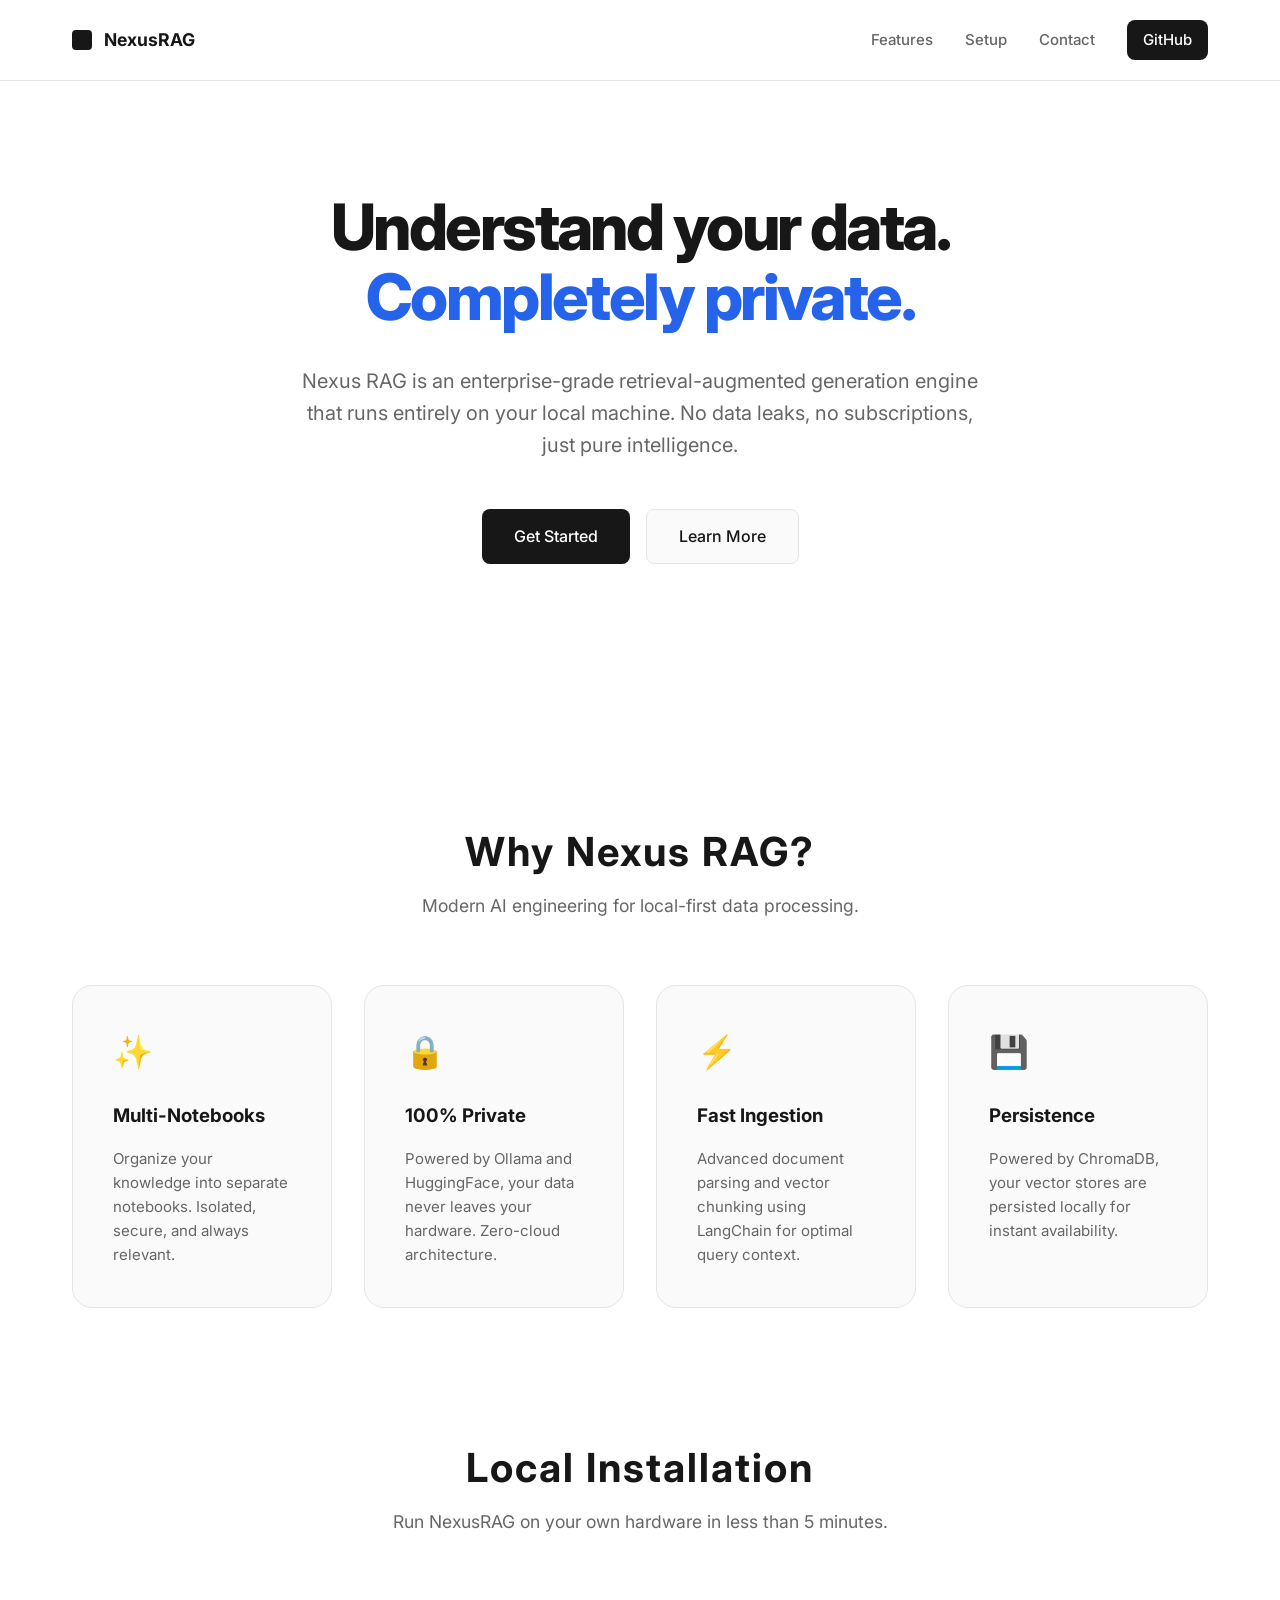
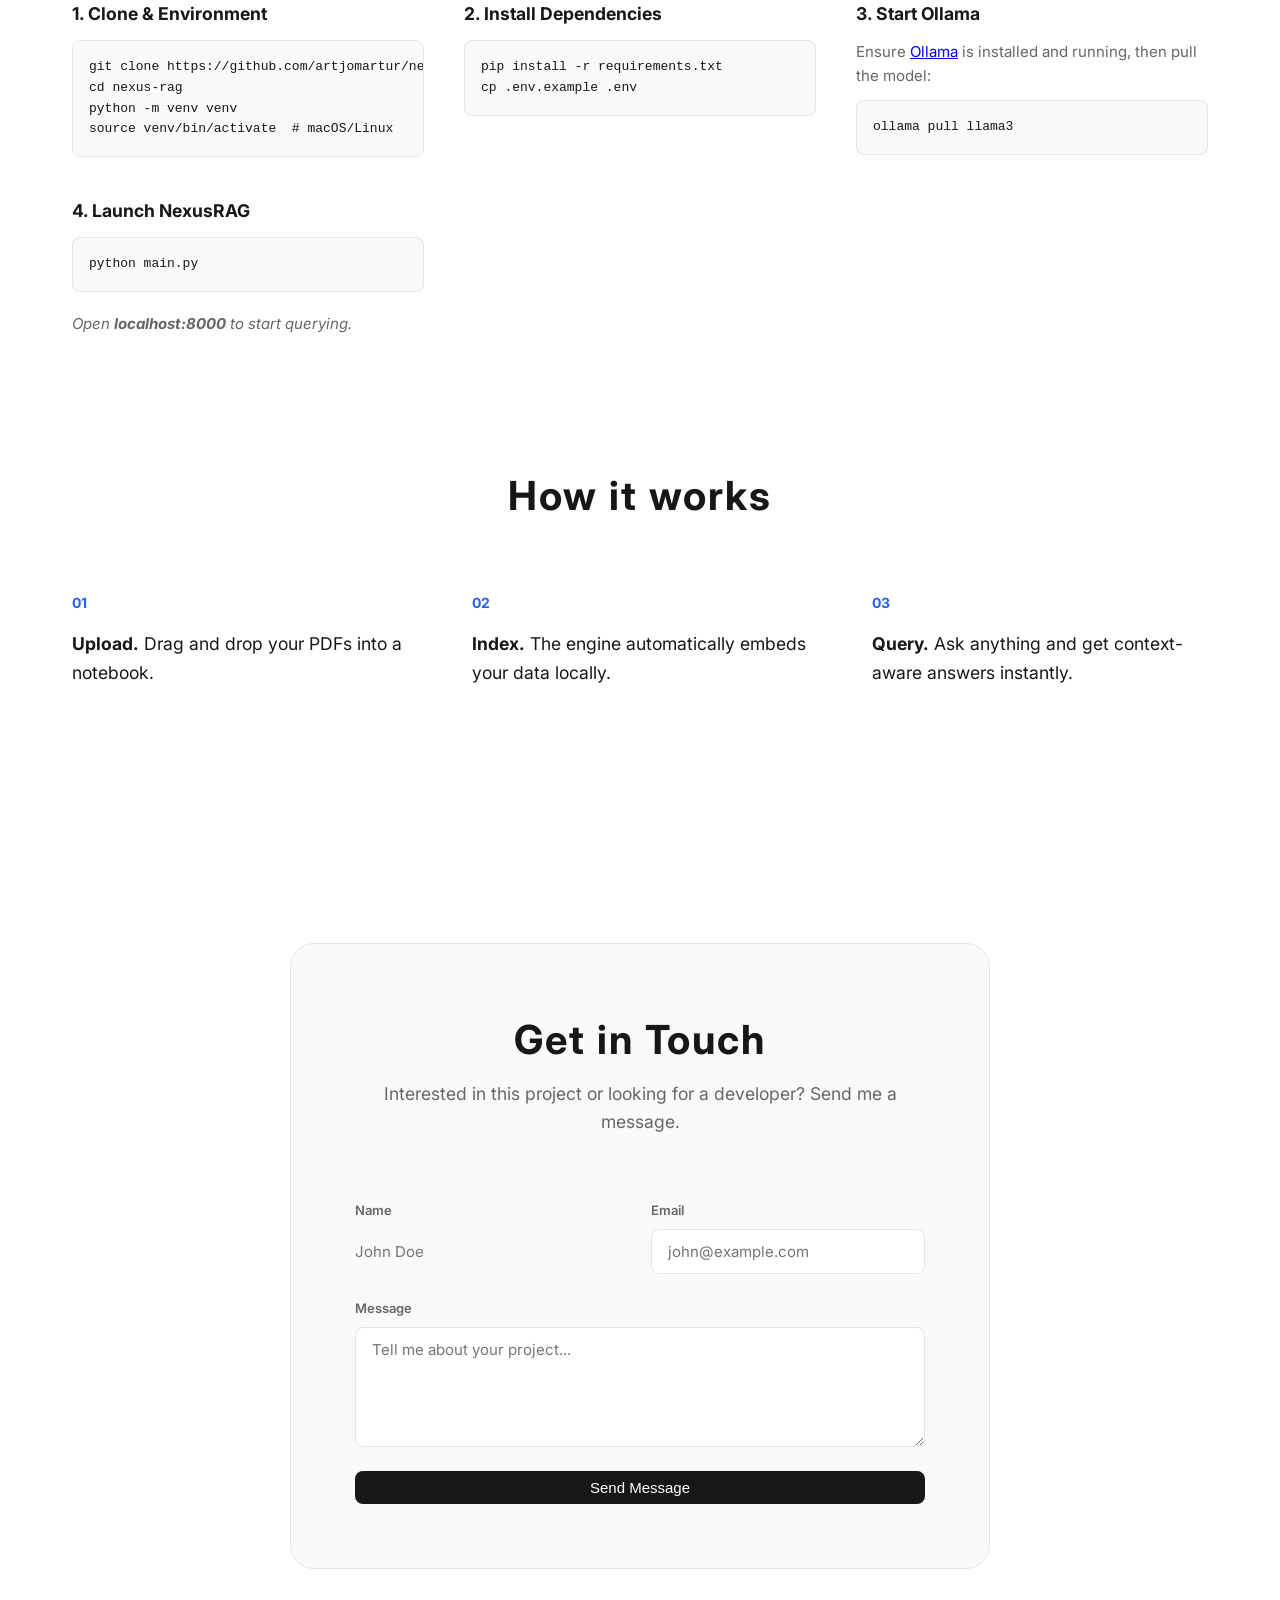
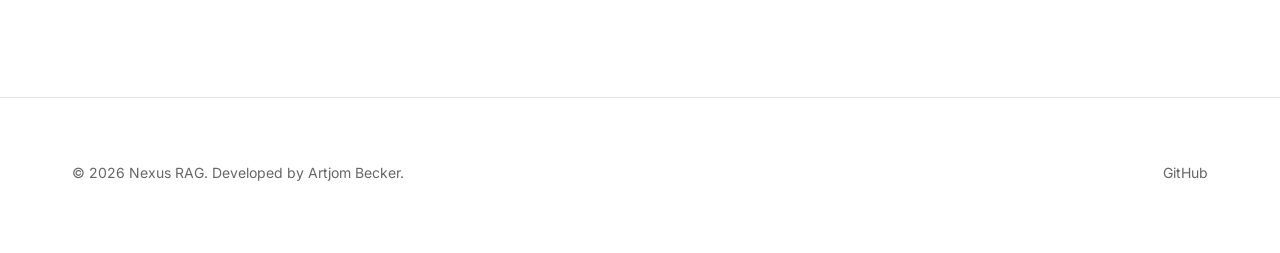
==== commit 790612d4: "feat: showcase mode - fix buttons, add Resend contact function" ====
--- a/static/index.html
+++ b/static/index.html
@@ -5,7 +5,7 @@
     <meta name="viewport" content="width=device-width, initial-scale=1.0">
     <title>Nexus RAG | Private Intelligence Engine</title>
     <link href="https://fonts.googleapis.com/css2?family=Inter:wght@400;500;600;700&display=swap" rel="stylesheet">
-    <link rel="stylesheet" href="/static/styles.css">
+    <link rel="stylesheet" href="styles.css">
 </head>
 <body class="landing-page">
     <nav class="navbar">
@@ -18,7 +18,7 @@
                 <a href="#features">Features</a>
                 <a href="#setup">Setup</a>
                 <a href="#contact">Contact</a>
-                <a href="/app" class="btn primary">Launch App</a>
+                <a href="https://github.com/artjomartur/nexus-rag" target="_blank" class="btn primary">GitHub</a>
             </div>
         </div>
     </nav>
@@ -28,7 +28,7 @@
             <h1 class="fade-in">Understand your data. <br><span class="highlight">Completely private.</span></h1>
             <p class="fade-in delay-1">Nexus RAG is an enterprise-grade retrieval-augmented generation engine that runs entirely on your local machine. No data leaks, no subscriptions, just pure intelligence.</p>
             <div class="hero-actions fade-in delay-2">
-                <a href="/app" class="btn primary lg">Get Started</a>
+                <a href="#setup" class="btn primary lg">Get Started</a>
                 <a href="#features" class="btn secondary lg">Learn More</a>
             </div>
         </div>
@@ -162,6 +162,6 @@
         </div>
     </footer>
 
-    <script src="/static/app.js"></script>
+    <script src="app.js"></script>
 </body>
 </html>
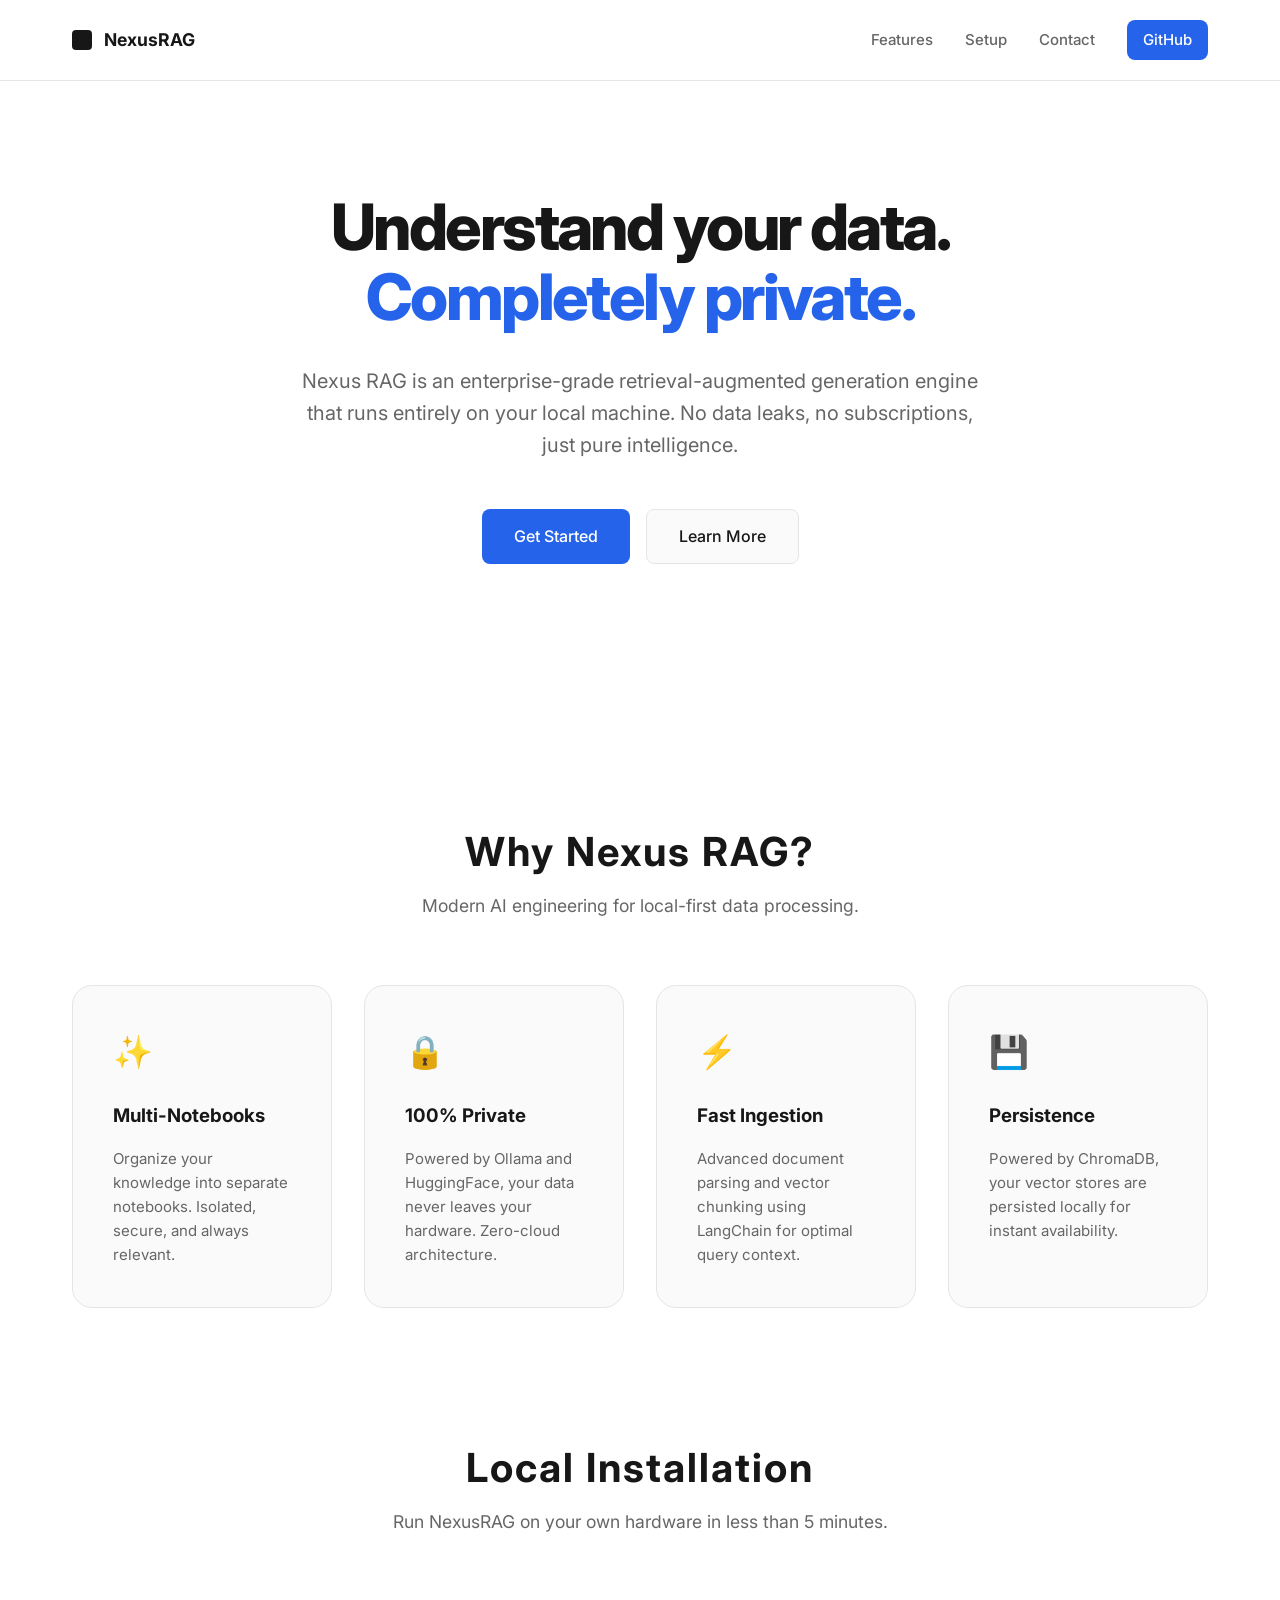
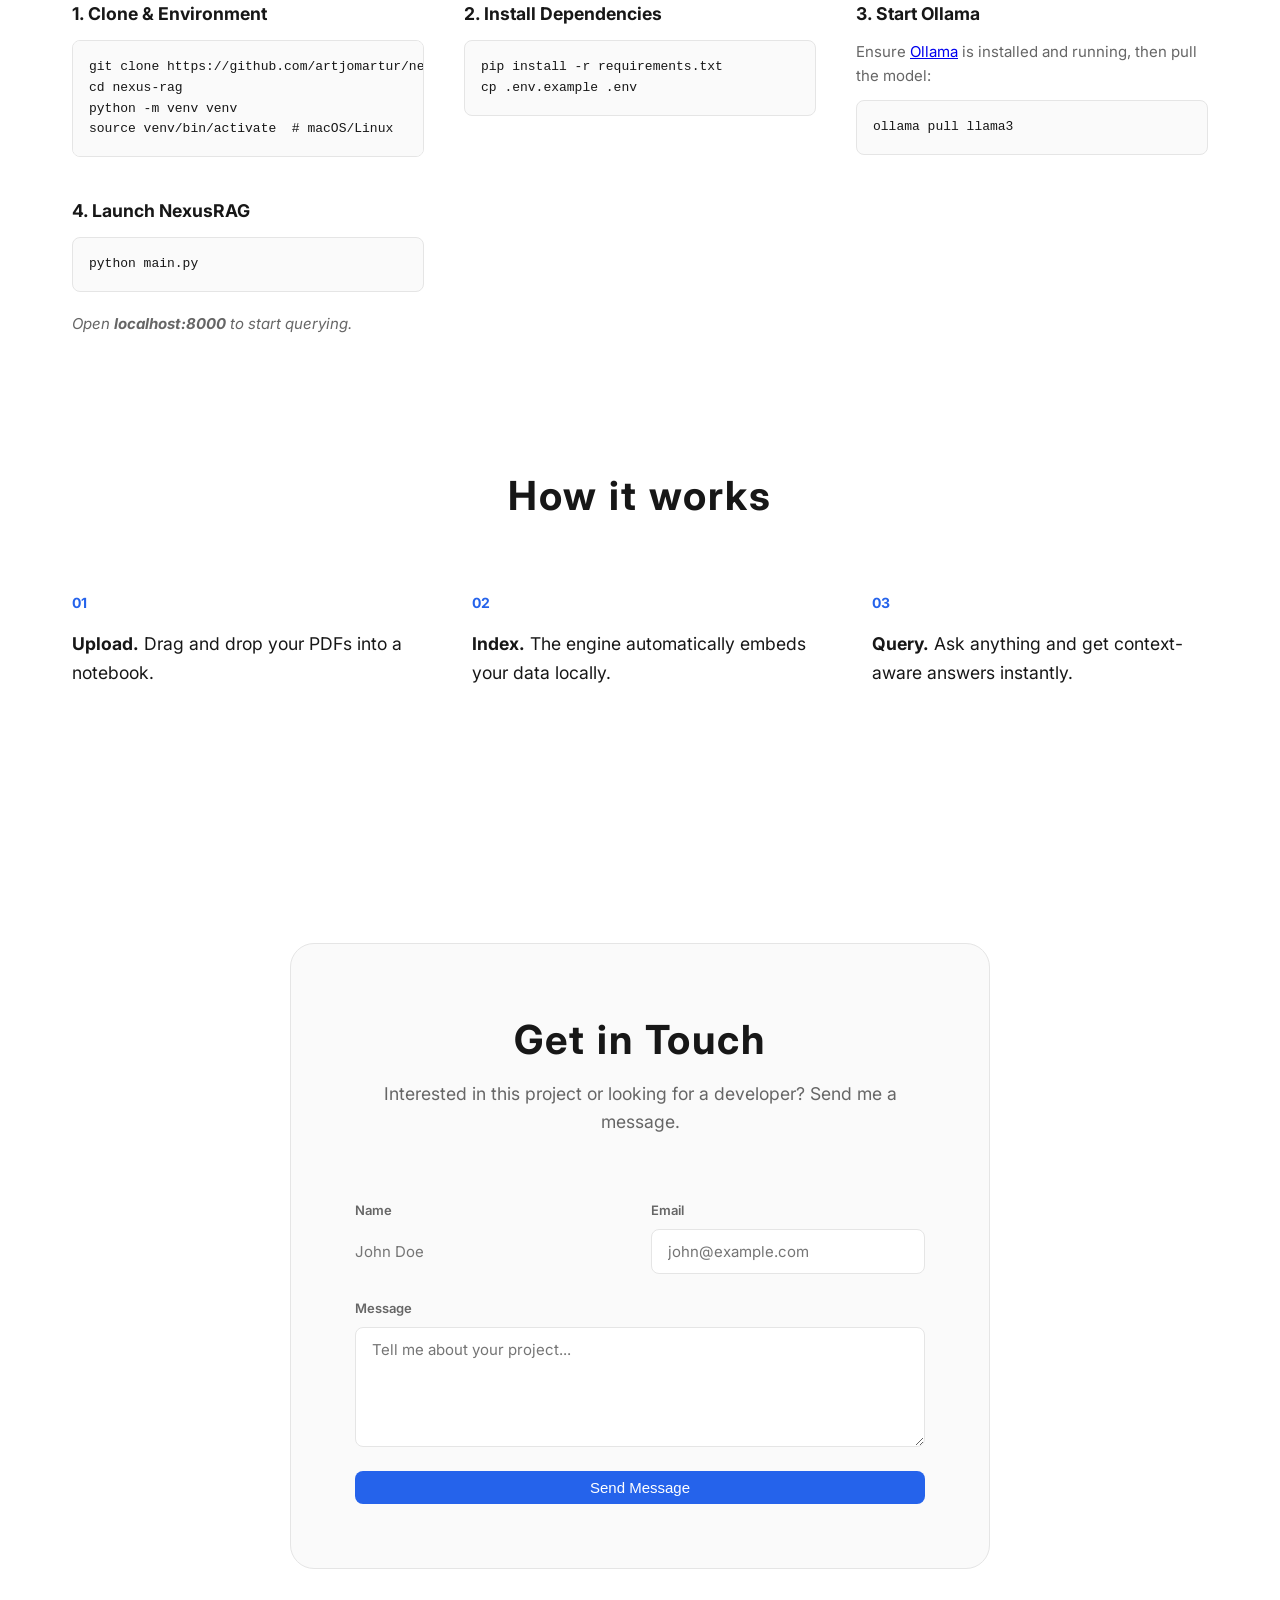
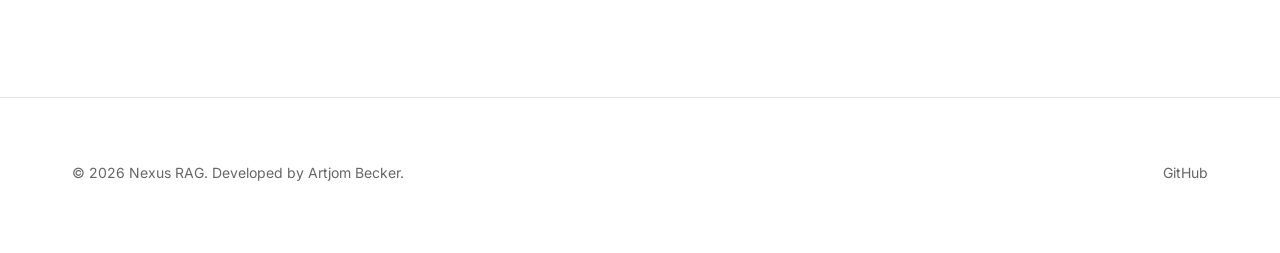
==== commit aba8f2d9: "feat: add NexusRAG favicon" ====
--- a/static/index.html
+++ b/static/index.html
@@ -5,6 +5,7 @@
     <meta name="viewport" content="width=device-width, initial-scale=1.0">
     <title>Nexus RAG | Private Intelligence Engine</title>
     <link href="https://fonts.googleapis.com/css2?family=Inter:wght@400;500;600;700&display=swap" rel="stylesheet">
+    <link rel="icon" type="image/png" href="favicon.png">
     <link rel="stylesheet" href="styles.css">
 </head>
 <body class="landing-page">
--- a/static/styles.css
+++ b/static/styles.css
@@ -244,7 +244,7 @@
 }
 
 .btn { padding: 0.625rem 1.25rem; border-radius: 8px; font-weight: 500; cursor: pointer; border: 1px solid var(--border); background: #fff; color: #171717; display: inline-flex; align-items: center; justify-content: center; text-decoration: none; font-size: 0.9375rem; transition: opacity 0.2s, background 0.2s; }
-.btn.primary { background: var(--text-primary); color: #fff; border: none; }
+.btn.primary { background: #2563eb; color: #fff; border: none; }
 .btn.secondary { background: var(--bg-secondary); border: 1px solid var(--border); color: var(--text-primary); }
 .btn.lg { padding: 0.875rem 2rem; font-size: 1rem; }
 .btn.full { width: 100%; }
@@ -442,6 +442,17 @@
     color: var(--text-primary);
     font-family: inherit;
     font-size: 0.9375rem;
+    outline: none;
+}
+
+.form-group input:focus, .form-group textarea:focus {
+    border-color: #2563eb;
+}
+
+[data-theme="dark"] .form-group input,
+[data-theme="dark"] .form-group textarea {
+    background: #1a1a1a;
+    border-color: #404040;
 }
 
 .form-group textarea {
@@ -559,7 +570,7 @@
 .theme-toggle svg { width: 18px; height: 18px; }
 
 .btn { padding: 0.5rem 1rem; border-radius: 8px; font-weight: 500; cursor: pointer; border: 1px solid var(--border); background: #fff; color: #171717; }
-.btn.primary { background: var(--text-primary); color: #fff; border: none; }
+.btn.primary { background: #2563eb; color: #fff; border: none; }
 .btn:hover { opacity: 0.8; }
 
 .icon-btn { background: transparent; border: none; color: var(--text-muted); cursor: pointer; padding: 4px; border-radius: 4px; display: flex; align-items: center; justify-content: center; }
